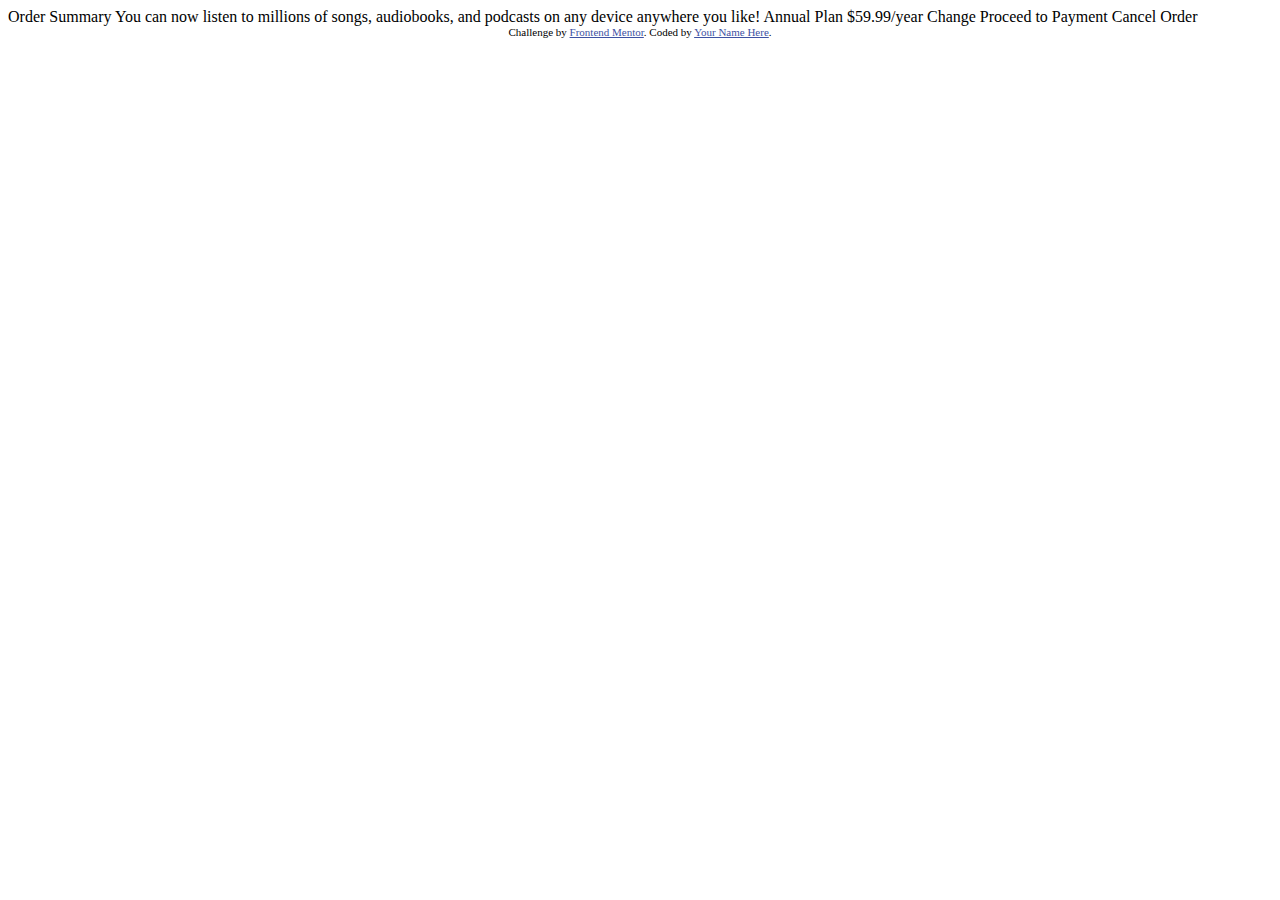
==== index.html @ a9c1a68e "first commit" ====
<!DOCTYPE html>
<html lang="en">
<head>
  <meta charset="UTF-8">
  <meta name="viewport" content="width=device-width, initial-scale=1.0"> <!-- displays site properly based on user's device -->

  <link rel="icon" type="image/png" sizes="32x32" href="./images/favicon-32x32.png">
  
  <title>Frontend Mentor | Order summary card</title>

  <!-- Feel free to remove these styles or customise in your own stylesheet 👍 -->
  <style>
    .attribution { font-size: 11px; text-align: center; }
    .attribution a { color: hsl(228, 45%, 44%); }
  </style>
</head>
<body>

  Order Summary

  You can now listen to millions of songs, audiobooks, and podcasts on any 
  device anywhere you like!

  Annual Plan
  $59.99/year

  Change

  Proceed to Payment
  Cancel Order
  
  <div class="attribution">
    Challenge by <a href="https://www.frontendmentor.io?ref=challenge" target="_blank">Frontend Mentor</a>. 
    Coded by <a href="#">Your Name Here</a>.
  </div>
</body>
</html>
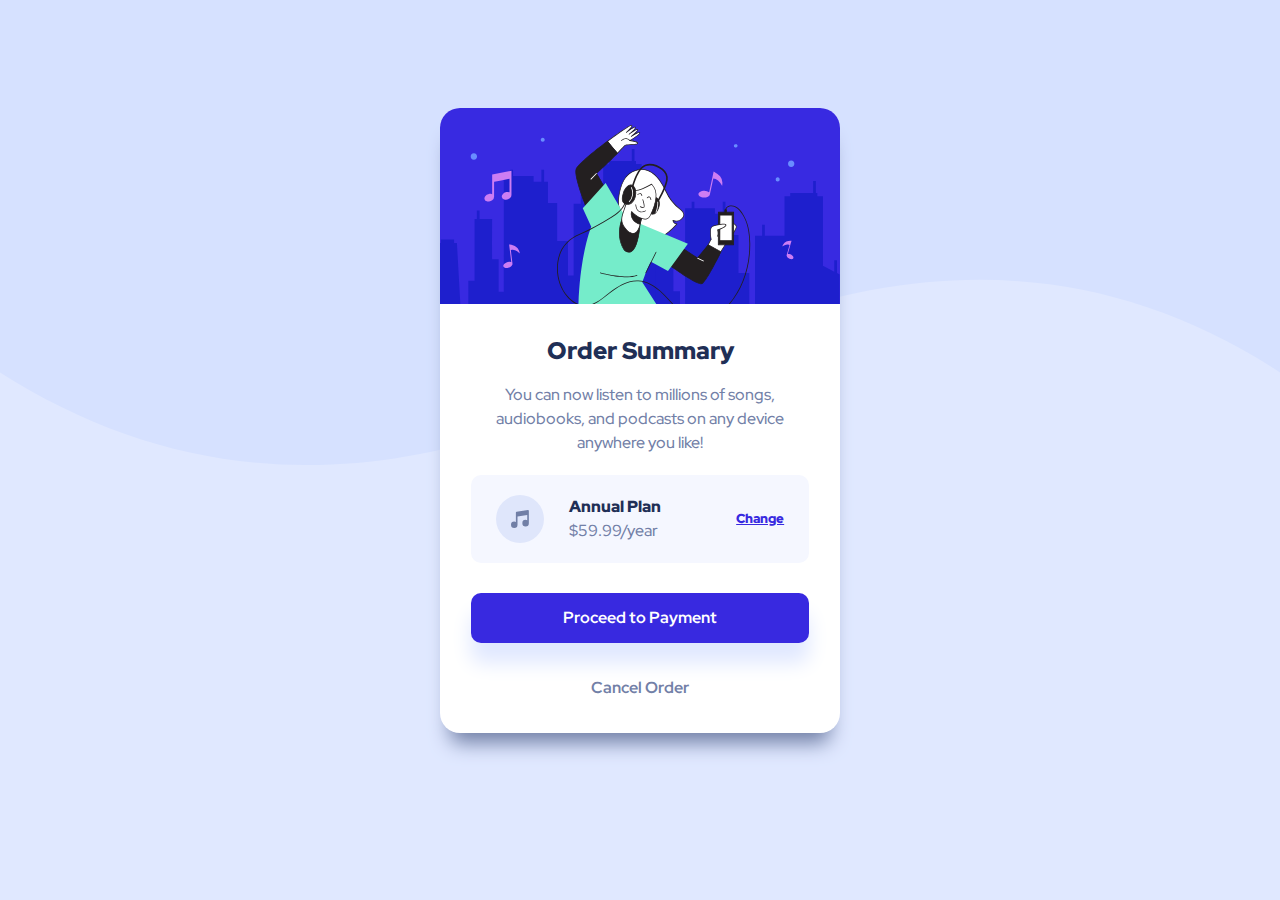
==== commit f702525e: "move files out of src folder, delete src folder" ====
--- a/index.html
+++ b/index.html
@@ -4,8 +4,13 @@
   <meta charset="UTF-8">
   <meta name="viewport" content="width=device-width, initial-scale=1.0"> <!-- displays site properly based on user's device -->
 
-  <link rel="icon" type="image/png" sizes="32x32" href="./images/favicon-32x32.png">
+  <link rel="icon" type="image/png" sizes="32x32" href="../images/favicon-32x32.png">
+  <link rel='stylesheet' href='styles.css' />
   
+  <link rel="preconnect" href="https://fonts.googleapis.com">
+  <link rel="preconnect" href="https://fonts.gstatic.com" crossorigin>
+  <link href="https://fonts.googleapis.com/css2?family=Red+Hat+Display:wght@500;700;900&display=swap" rel="stylesheet">
+
   <title>Frontend Mentor | Order summary card</title>
 
   <!-- Feel free to remove these styles or customise in your own stylesheet 👍 -->
@@ -15,23 +20,41 @@
   </style>
 </head>
 <body>
-
-  Order Summary
-
-  You can now listen to millions of songs, audiobooks, and podcasts on any 
-  device anywhere you like!
-
-  Annual Plan
-  $59.99/year
-
-  Change
-
-  Proceed to Payment
-  Cancel Order
+  <div class='order_component'>
+    <img id='illustration-hero' src='../images/illustration-hero.svg' 
+    alt='Image of a person wearing headphones while listening and dancing to music on their phone'/>
+    <section class="order_summary">
+      <h2>Order Summary</h2>
   
+      <p>
+        You can now listen to millions of songs, audiobooks, and podcasts on any 
+        device anywhere you like!
+      </p>
+  
+      <section class="order_details">
+        <img id="icon-music" src='../images/icon-music.svg'
+          alt='A circle icon with a music note in the center'
+          class="order_grid_item"/>
+        <h4 class="order_grid_item">
+          Annual Plan
+        </h4>
+        <strong class="order_grid_item">
+          $59.99/year
+        </strong>
+  
+        <a class="order_grid_item" 
+        href="#" role="button">
+          Change
+        </a>
+      </section>
+  
+      <button class="proceed">Proceed to Payment</button>
+      <button class="cancel">Cancel Order</button>
+    </section>
+  </div>
   <div class="attribution">
     Challenge by <a href="https://www.frontendmentor.io?ref=challenge" target="_blank">Frontend Mentor</a>. 
-    Coded by <a href="#">Your Name Here</a>.
+    Coded by <a href="#">Ryan Kevin Atienza</a>.
   </div>
 </body>
 </html>--- a/styles.css
+++ b/styles.css
@@ -0,0 +1,151 @@
+.order_component {
+  display: flex;
+  flex-direction: column;
+  position: relative;
+  height: fit-content;
+  margin: auto;
+  border-radius: 20px;
+  background-color: white;
+  box-shadow: 0px 20px 20px -10px #7280a7;
+  padding-bottom: 10px;
+  top: 100px;
+}
+
+html {
+  background-color: #e0e8ff;
+  background-size: 100% 70%;
+  background-repeat: no-repeat;
+}
+
+@media screen and (max-width: 425px) {
+  .order_component {
+    width: 87vw;
+  }
+
+  html {
+    background-image: url("../images/pattern-background-mobile.svg");
+  }
+}
+@media screen and (min-width: 426px) {
+  .order_component {
+    width: 400px;
+  }
+
+  html {
+    background-image: url("../images/pattern-background-desktop.svg");
+  }
+}
+* {
+  font-family: "Red Hat Display", sans-serif;
+  font-weight: 500;
+  text-align: center;
+  line-height: 1.5rem;
+}
+
+p {
+  font-size: 16px;
+  color: #7280a7;
+  margin: 0;
+  padding: 20px 15px;
+}
+
+h2, h4 {
+  font-weight: 900;
+  color: #1f2f56;
+  margin-top: 35px;
+  margin-bottom: 0px;
+}
+
+button {
+  font-weight: 700;
+  font-size: 16px;
+  width: inherit;
+  margin: 10px auto;
+  padding: 13px 10px;
+  border: none;
+  border-radius: 10px;
+}
+
+.proceed {
+  background-color: #3829e0;
+  color: white;
+  box-shadow: 0 20px 20px #e0e8ff;
+}
+
+.proceed:hover {
+  background-color: #3829e0;
+  opacity: 0.7;
+}
+
+.cancel {
+  background-color: transparent;
+  color: #7280a7;
+}
+
+.cancel:hover {
+  color: #1f2f56;
+}
+
+.order_component img {
+  object-fit: contain;
+  border-radius: 20px 20px 0 0;
+}
+
+.order_summary {
+  display: flex;
+  flex-direction: column;
+  width: 92%;
+  margin: 0 auto;
+}
+
+.order_details {
+  background-color: #f5f7ff;
+  border-radius: 10px;
+  width: inherit;
+  margin: auto;
+  margin-bottom: 20px;
+  display: grid;
+  grid-template-columns: 3;
+  grid-template-rows: 2;
+  padding: 20px 0;
+}
+
+.order_grid_item {
+  width: fit-content;
+  align-self: center;
+  justify-self: center;
+}
+
+.order_details img {
+  grid-column: 1/1;
+  grid-row: 1/span 2;
+}
+
+.order_details h4 {
+  grid-column: 2/2;
+  grid-row: 1/1;
+  justify-self: left;
+  margin: 0 0;
+}
+
+.order_details strong {
+  grid-column: 2/2;
+  grid-row: 2/2;
+  justify-self: left;
+  color: #7280a7;
+}
+
+.order_details a {
+  grid-column: 3/3;
+  grid-row: 1/span 2;
+  color: #3829e0;
+  font-size: 0.8rem;
+  font-weight: 900;
+}
+
+.order_details a:hover {
+  opacity: 0.7;
+  text-decoration: none;
+}
+
+/*# sourceMappingURL=styles.css.map */
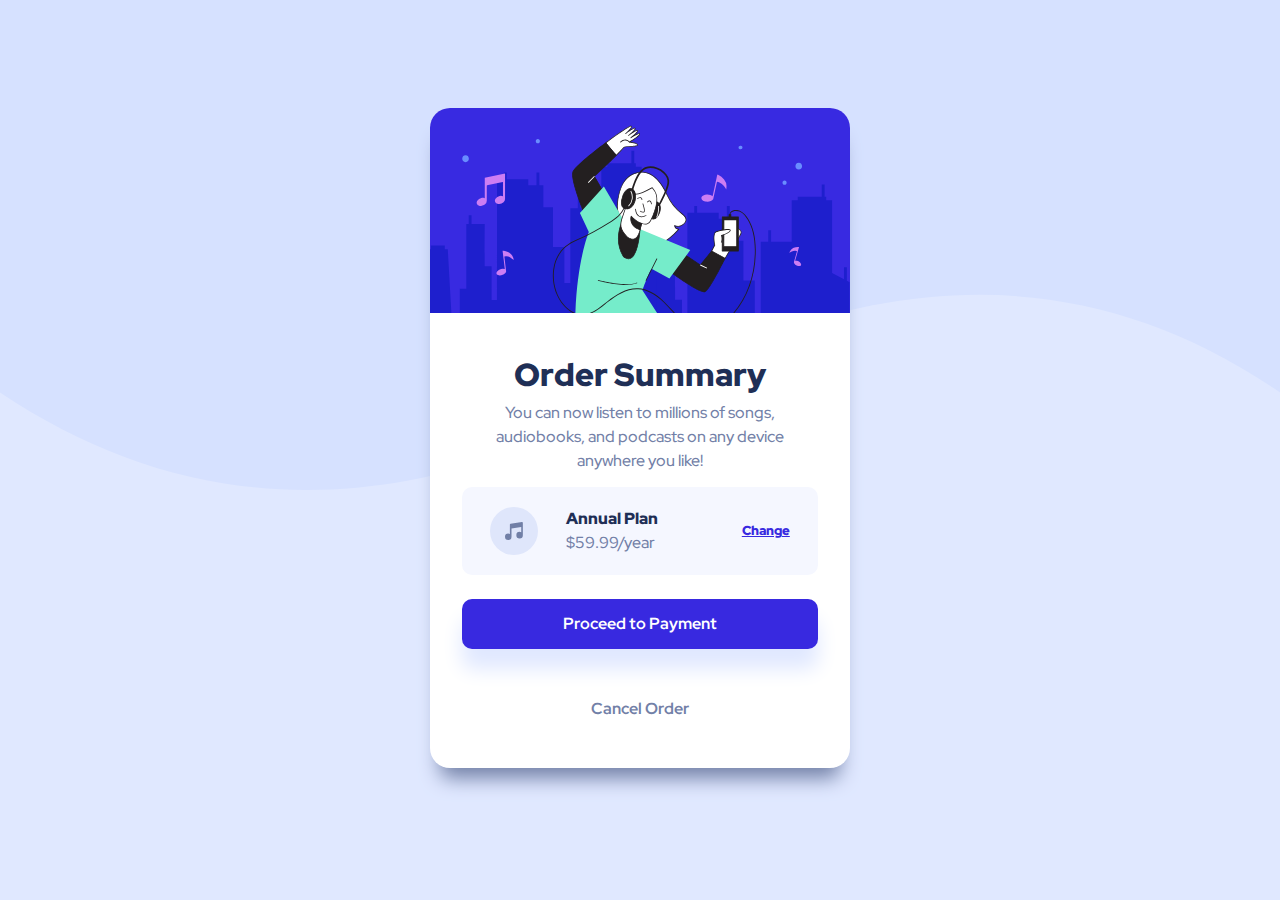
==== commit 9de04923: "address accessibility issues in html" ====
--- a/index.html
+++ b/index.html
@@ -4,7 +4,7 @@
   <meta charset="UTF-8">
   <meta name="viewport" content="width=device-width, initial-scale=1.0"> <!-- displays site properly based on user's device -->
 
-  <link rel="icon" type="image/png" sizes="32x32" href="../images/favicon-32x32.png">
+  <link rel="icon" type="image/png" sizes="32x32" href="./images/favicon-32x32.png">
   <link rel='stylesheet' href='styles.css' />
   
   <link rel="preconnect" href="https://fonts.googleapis.com">
@@ -20,11 +20,11 @@
   </style>
 </head>
 <body>
-  <div class='order_component'>
-    <img id='illustration-hero' src='../images/illustration-hero.svg' 
+  <main class='order_component'>
+    <img id='illustration-hero' src='./images/illustration-hero.svg' 
     alt='Image of a person wearing headphones while listening and dancing to music on their phone'/>
     <section class="order_summary">
-      <h2>Order Summary</h2>
+      <h1>Order Summary</h1>
   
       <p>
         You can now listen to millions of songs, audiobooks, and podcasts on any 
@@ -32,12 +32,12 @@
       </p>
   
       <section class="order_details">
-        <img id="icon-music" src='../images/icon-music.svg'
+        <img id="icon-music" src='./images/icon-music.svg'
           alt='A circle icon with a music note in the center'
           class="order_grid_item"/>
-        <h4 class="order_grid_item">
+        <h2 class="order_grid_item">
           Annual Plan
-        </h4>
+        </h2>
         <strong class="order_grid_item">
           $59.99/year
         </strong>
@@ -51,10 +51,12 @@
       <button class="proceed">Proceed to Payment</button>
       <button class="cancel">Cancel Order</button>
     </section>
-  </div>
-  <div class="attribution">
-    Challenge by <a href="https://www.frontendmentor.io?ref=challenge" target="_blank">Frontend Mentor</a>. 
-    Coded by <a href="#">Ryan Kevin Atienza</a>.
-  </div>
+  </main>
+  <footer>
+    <div class="attribution">
+      Challenge by <a href="https://www.frontendmentor.io?ref=challenge" target="_blank">Frontend Mentor</a>. 
+      Coded by <a href="#">Ryan Kevin Atienza</a>.
+    </div>
+  </footer>
 </body>
 </html>--- a/styles.css
+++ b/styles.css
@@ -2,7 +2,7 @@
   display: flex;
   flex-direction: column;
   position: relative;
-  height: fit-content;
+  height: 650px;
   margin: auto;
   border-radius: 20px;
   background-color: white;
@@ -23,16 +23,16 @@
   }
 
   html {
-    background-image: url("../images/pattern-background-mobile.svg");
+    background-image: url("./images/pattern-background-mobile.svg");
   }
 }
 @media screen and (min-width: 426px) {
   .order_component {
-    width: 400px;
+    width: 420px;
   }
 
   html {
-    background-image: url("../images/pattern-background-desktop.svg");
+    background-image: url("./images/pattern-background-desktop.svg");
   }
 }
 * {
@@ -46,10 +46,10 @@
   font-size: 16px;
   color: #7280a7;
   margin: 0;
-  padding: 20px 15px;
+  padding: 0 15px;
 }
 
-h2, h4 {
+h1, h2 {
   font-weight: 900;
   color: #1f2f56;
   margin-top: 35px;
@@ -94,6 +94,8 @@
 .order_summary {
   display: flex;
   flex-direction: column;
+  justify-content: space-evenly;
+  height: 100%;
   width: 92%;
   margin: 0 auto;
 }
@@ -102,8 +104,7 @@
   background-color: #f5f7ff;
   border-radius: 10px;
   width: inherit;
-  margin: auto;
-  margin-bottom: 20px;
+  margin: 0 auto;
   display: grid;
   grid-template-columns: 3;
   grid-template-rows: 2;
@@ -121,10 +122,11 @@
   grid-row: 1/span 2;
 }
 
-.order_details h4 {
+.order_details h2 {
   grid-column: 2/2;
   grid-row: 1/1;
   justify-self: left;
+  font-size: 16px;
   margin: 0 0;
 }
 
